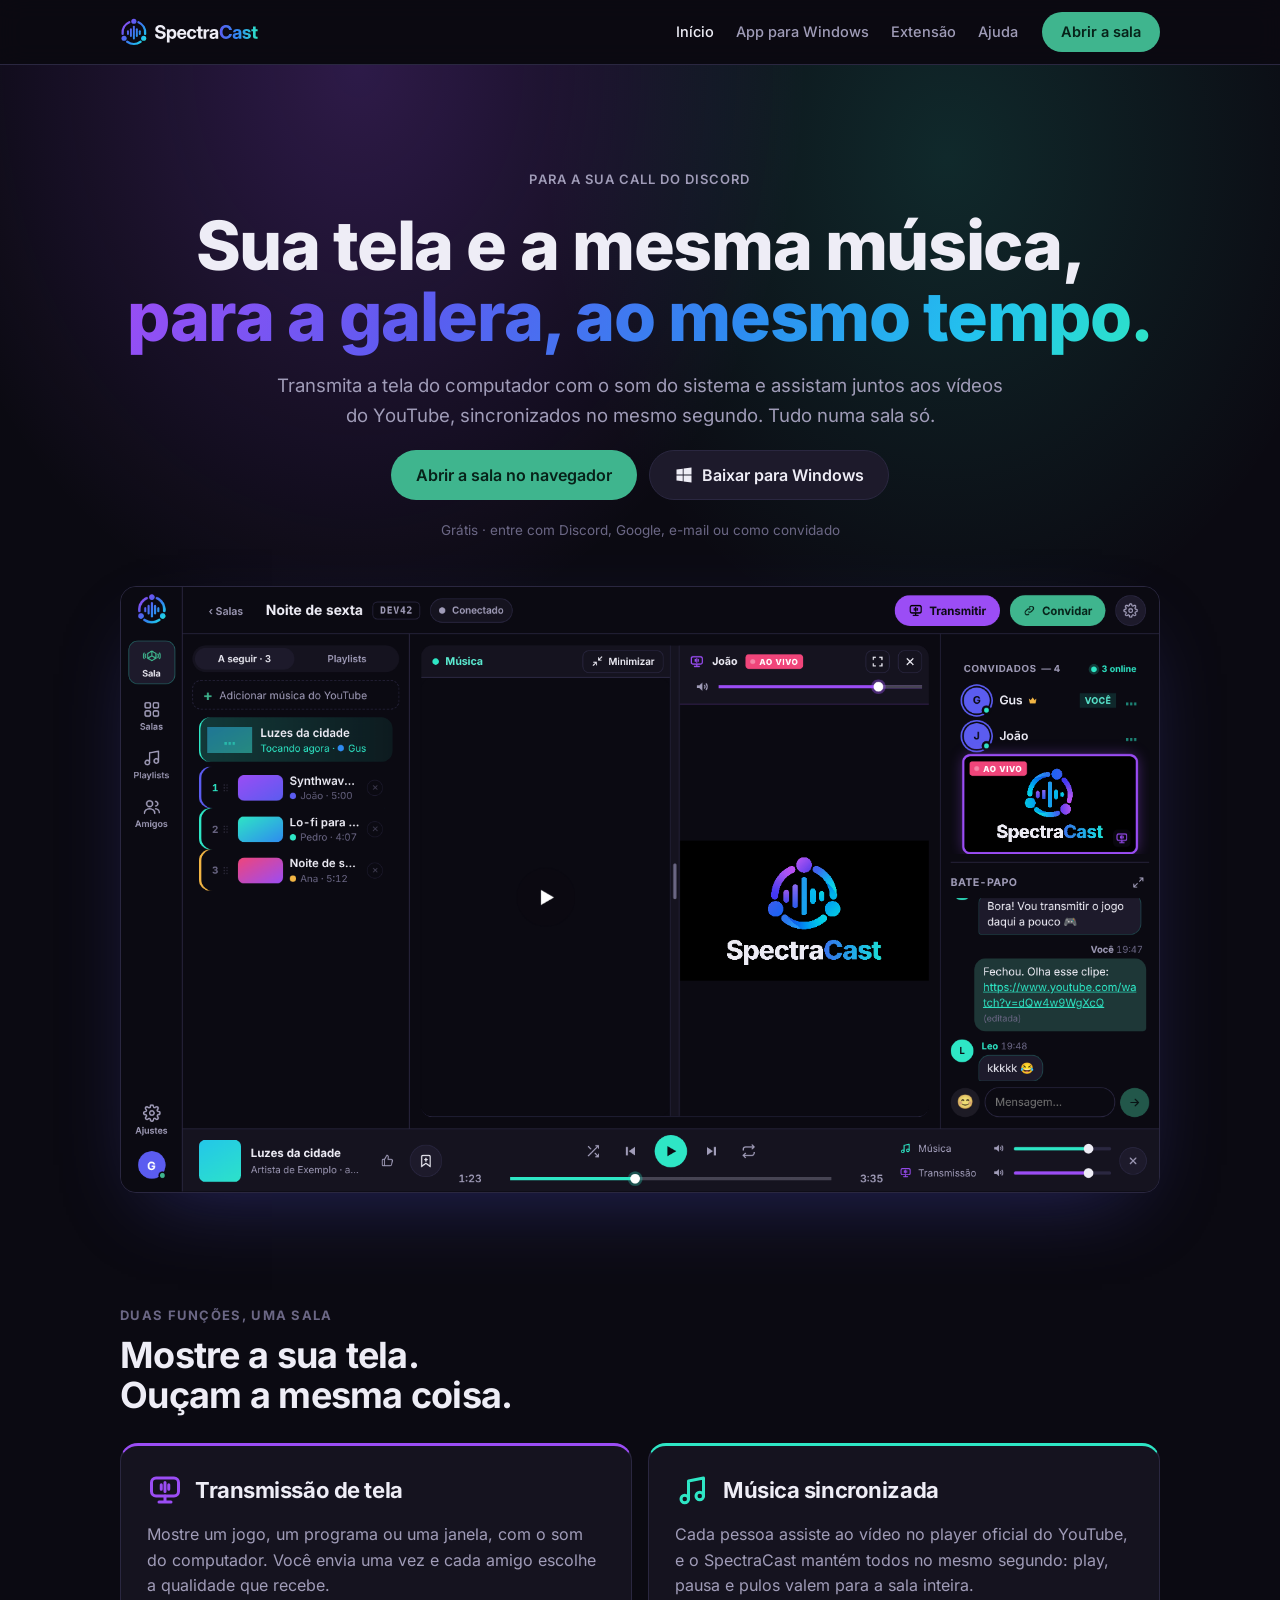
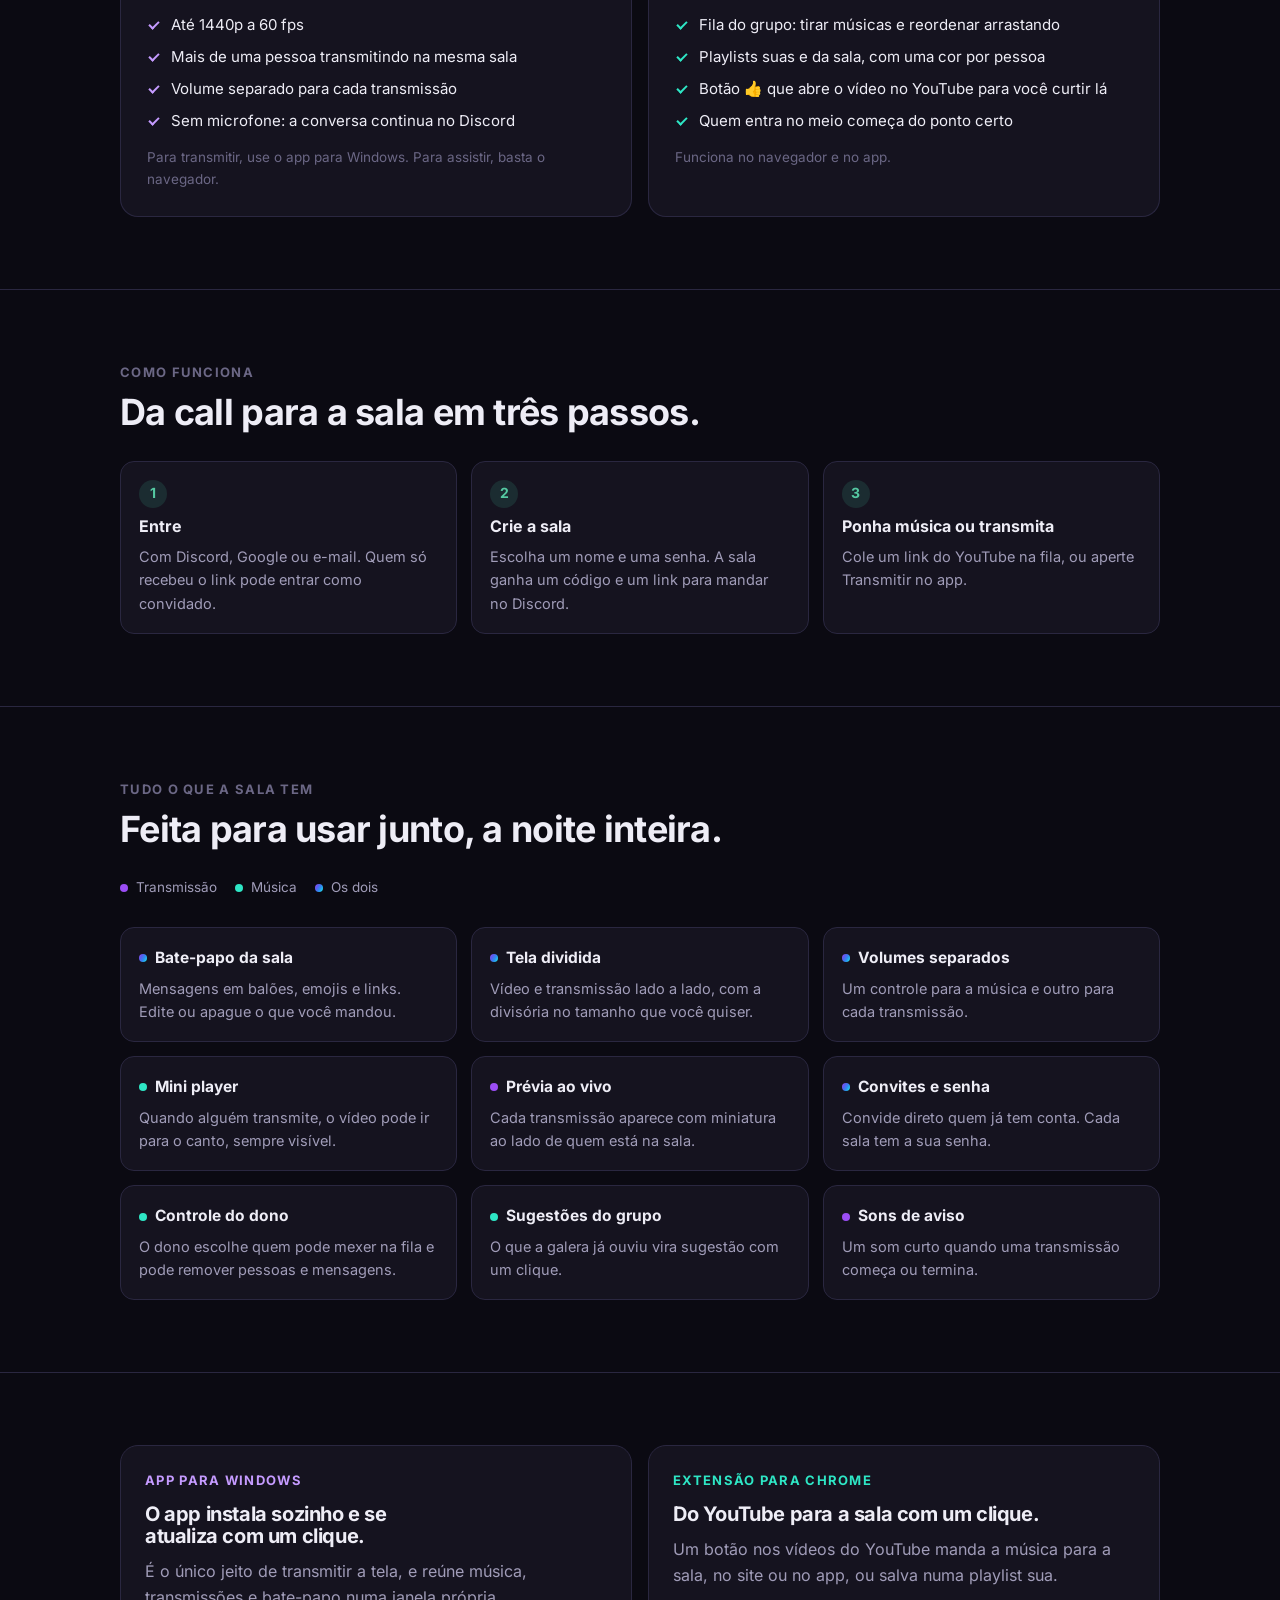
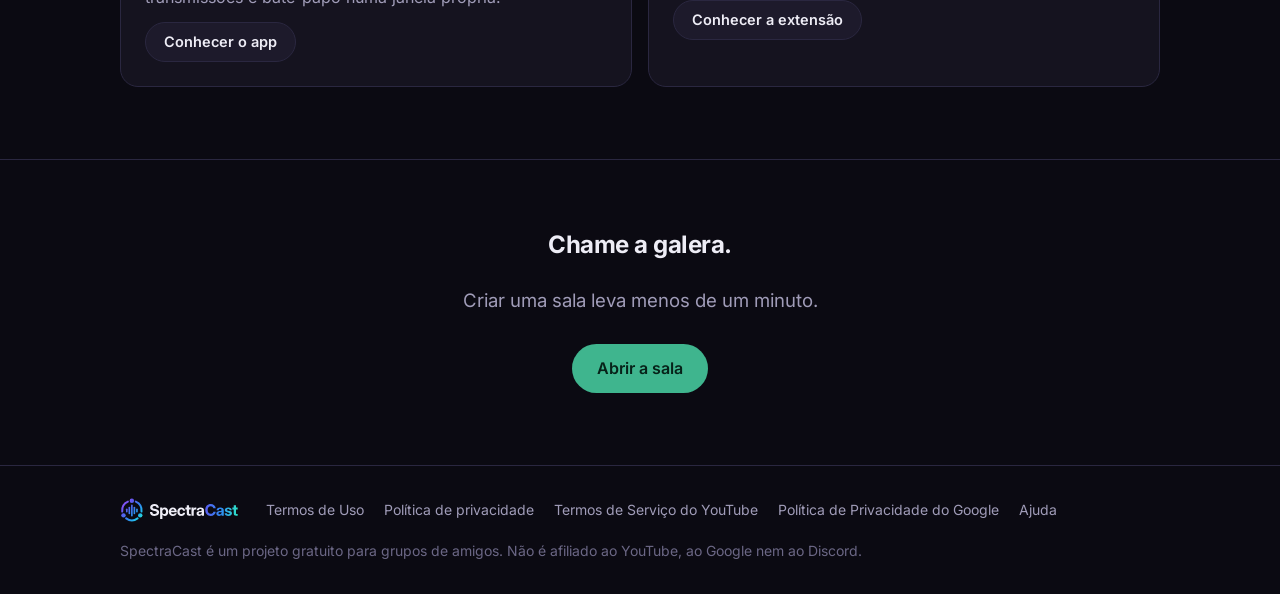
==== index.html @ bcfc00eb "Página de download" ====
<!doctype html>
<html lang="pt-BR">
  <head>
    <meta charset="UTF-8" />
    <meta name="viewport" content="width=device-width, initial-scale=1.0" />
    <meta name="theme-color" content="#0B0A12" />
    <meta name="description" content="Transmita a tela do computador com o som do sistema e assista aos vídeos do YouTube com os amigos, sincronizados no mesmo segundo." />
    <title>SpectraCast: transmissão de tela e música juntos</title>
    <link rel="icon" type="image/svg+xml" href="favicon.svg" />
    <link rel="icon" href="favicon.ico" sizes="any" />
    <link rel="apple-touch-icon" href="brand/apple-touch-icon.png" />
    <meta property="og:title" content="SpectraCast: transmissão de tela e música juntos" />
    <meta property="og:description" content="Transmita a tela do computador com o som do sistema e assista aos vídeos do YouTube com os amigos, sincronizados no mesmo segundo." />
    <meta property="og:image" content="https://www.spectracast.com.br/brand/og-image-1200x630.png" />
    <!-- Servidor de transmissão, para o aviso de limite de tráfego. Preenchido na publicação
         a partir da variável SPECTRA_SERVER do repositório. -->
    <meta name="spectra-server" content="https://api.spectracast.com.br" />
    <link rel="stylesheet" href="styles.css" />
  </head>
  <body>
    <header class="topbar">
      <div class="wrap">
        <a class="logo" href="./" aria-label="SpectraCast, início"><img src="brand/spectracast-logo-horizontal-dark-bg.svg" alt="SpectraCast" width="150" height="28" /></a>
        <nav class="nav" id="nav" aria-label="Páginas do site">
          <a href="./" aria-current="page">Início</a>
          <a href="app/">App para Windows</a>
          <a href="extensao/">Extensão</a>
          <a href="ajuda/">Ajuda</a>
        </nav>
        <a class="btn btn-primary" href="sala/" data-open-room>Abrir a sala</a>
        <button class="menu-btn" type="button" aria-label="Menu" aria-controls="nav" aria-expanded="false">
          <svg viewBox="0 0 24 24" width="20" height="20" aria-hidden="true"><path d="M4 7h16M4 12h16M4 17h16" stroke="currentColor" stroke-width="2" stroke-linecap="round"/></svg>
        </button>
      </div>
    </header>
    <div class="usage-notice" id="usage-notice" role="status" hidden></div>

    <main>
      <section class="hero">
        <div class="wrap">
          <span class="eyebrow">Para a sua call do Discord</span>
          <h1>Sua tela e a mesma música,<br /><span class="grad">para a galera, ao mesmo tempo.</span></h1>
          <p class="lead">
            Transmita a tela do computador com o som do sistema e assistam juntos aos vídeos do YouTube, sincronizados no
            mesmo segundo. Tudo numa sala só.
          </p>
          <div class="btn-row">
            <a class="btn btn-primary btn-lg" href="sala/">Abrir a sala no navegador</a>
            <a class="btn btn-secondary btn-lg" href="app/"><svg viewBox="0 0 24 24" aria-hidden="true"><path fill="currentColor" d="M3 5.5 10.5 4.4v7.1H3V5.5Zm0 13 7.5 1.1v-7.1H3v6ZM11.5 4.3 21 3v8.5h-9.5V4.3Zm0 15.4L21 21v-8.5h-9.5v7.2Z"/></svg><span>Baixar para Windows</span></a>
          </div>
          <span class="small">Grátis · entre com Discord, Google, e-mail ou como convidado</span>
          <div class="shot hero-shot">
            <img src="img/sala.png" width="1600" height="933" alt="Sala do SpectraCast no app: fila de músicas à esquerda, vídeo do YouTube e transmissão lado a lado no meio, convidados e bate-papo à direita." />
          </div>
        </div>
      </section>

      <section class="section" id="funcoes">
        <div class="wrap">
          <div class="section-head">
            <span class="kicker k-plain">Duas funções, uma sala</span>
            <h2>Mostre a sua tela. Ouçam a mesma coisa.</h2>
          </div>
          <div class="flows">
            <article class="flow stream">
              <h3><img src="brand/transmissao.svg" alt="" width="36" height="36" />Transmissão de tela</h3>
              <p>Mostre um jogo, um programa ou uma janela, com o som do computador. Você envia uma vez e cada amigo escolhe a qualidade que recebe.</p>
              <ul class="checks">
                <li>Até 1440p a 60 fps</li>
                <li>Mais de uma pessoa transmitindo na mesma sala</li>
                <li>Volume separado para cada transmissão</li>
                <li>Sem microfone: a conversa continua no Discord</li>
              </ul>
              <p class="note">Para transmitir, use o app para Windows. Para assistir, basta o navegador.</p>
            </article>
            <article class="flow music">
              <h3><img src="brand/musica.svg" alt="" width="36" height="36" />Música sincronizada</h3>
              <p>Cada pessoa assiste ao vídeo no player oficial do YouTube, e o SpectraCast mantém todos no mesmo segundo: play, pausa e pulos valem para a sala inteira.</p>
              <ul class="checks">
                <li>Fila do grupo: tirar músicas e reordenar arrastando</li>
                <li>Playlists suas e da sala, com uma cor por pessoa</li>
                <li>Botão 👍 que abre o vídeo no YouTube para você curtir lá</li>
                <li>Quem entra no meio começa do ponto certo</li>
              </ul>
              <p class="note">Funciona no navegador e no app.</p>
            </article>
          </div>
        </div>
      </section>

      <section class="section" id="como-funciona">
        <div class="wrap">
          <div class="section-head">
            <span class="kicker k-plain">Como funciona</span>
            <h2>Da call para a sala em três passos.</h2>
          </div>
          <ol class="steps">
            <li><strong>Entre</strong><span>Com Discord, Google ou e-mail. Quem só recebeu o link pode entrar como convidado.</span></li>
            <li><strong>Crie a sala</strong><span>Escolha um nome e uma senha. A sala ganha um código e um link para mandar no Discord.</span></li>
            <li><strong>Ponha música ou transmita</strong><span>Cole um link do YouTube na fila, ou aperte Transmitir no app.</span></li>
          </ol>
        </div>
      </section>

      <section class="section" id="recursos">
        <div class="wrap">
          <div class="section-head">
            <span class="kicker k-plain">Tudo o que a sala tem</span>
            <h2>Feita para usar junto, a noite inteira.</h2>
          </div>
          <div class="legend"><span><i class="dot-stream"></i>Transmissão</span><span><i class="dot-music"></i>Música</span><span><i class="dot-both"></i>Os dois</span></div>
          <div class="features">
            <div class="feature"><b><i class="dot-both"></i>Bate-papo da sala</b><span>Mensagens em balões, emojis e links. Edite ou apague o que você mandou.</span></div>
            <div class="feature"><b><i class="dot-both"></i>Tela dividida</b><span>Vídeo e transmissão lado a lado, com a divisória no tamanho que você quiser.</span></div>
            <div class="feature"><b><i class="dot-both"></i>Volumes separados</b><span>Um controle para a música e outro para cada transmissão.</span></div>
            <div class="feature"><b><i class="dot-music"></i>Mini player</b><span>Quando alguém transmite, o vídeo pode ir para o canto, sempre visível.</span></div>
            <div class="feature"><b><i class="dot-stream"></i>Prévia ao vivo</b><span>Cada transmissão aparece com miniatura ao lado de quem está na sala.</span></div>
            <div class="feature"><b><i class="dot-both"></i>Convites e senha</b><span>Convide direto quem já tem conta. Cada sala tem a sua senha.</span></div>
            <div class="feature"><b><i class="dot-music"></i>Controle do dono</b><span>O dono escolhe quem pode mexer na fila e pode remover pessoas e mensagens.</span></div>
            <div class="feature"><b><i class="dot-music"></i>Sugestões do grupo</b><span>O que a galera já ouviu vira sugestão com um clique.</span></div>
            <div class="feature"><b><i class="dot-stream"></i>Sons de aviso</b><span>Um som curto quando uma transmissão começa ou termina.</span></div>
          </div>
        </div>
      </section>

      <section class="section" id="baixar">
        <div class="wrap">
          <div class="cards-2">
            <article class="card">
              <span class="kicker k-stream">App para Windows</span>
              <h3>O app instala sozinho e se atualiza com um clique.</h3>
              <p>É o único jeito de transmitir a tela, e reúne música, transmissões e bate-papo numa janela própria.</p>
              <a class="btn btn-secondary" href="app/">Conhecer o app</a>
            </article>
            <article class="card">
              <span class="kicker k-music">Extensão para Chrome</span>
              <h3>Do YouTube para a sala com um clique.</h3>
              <p>Um botão nos vídeos do YouTube manda a música para a sala, no site ou no app, ou salva numa playlist sua.</p>
              <a class="btn btn-secondary" href="extensao/">Conhecer a extensão</a>
            </article>
          </div>
        </div>
      </section>

      <section class="section final">
        <div class="wrap">
          <h2>Chame a galera.</h2>
          <p class="lead">Criar uma sala leva menos de um minuto.</p>
          <a class="btn btn-primary btn-lg" href="sala/">Abrir a sala</a>
        </div>
      </section>
    </main>

    <footer class="footer">
      <div class="wrap">
        <div class="footer-top">
          <a class="logo" href="./"><img src="brand/spectracast-logo-horizontal-dark-bg.svg" alt="SpectraCast" width="128" height="24" /></a>
          <nav aria-label="Links do rodapé">
            <a href="termos.html">Termos de Uso</a>
            <a href="privacidade.html">Política de privacidade</a>
            <a href="https://www.youtube.com/t/terms" rel="noopener">Termos de Serviço do YouTube</a>
            <a href="https://policies.google.com/privacy" rel="noopener">Política de Privacidade do Google</a>
            <a href="ajuda/">Ajuda</a>
          </nav>
        </div>
        <span>SpectraCast é um projeto gratuito para grupos de amigos. Não é afiliado ao YouTube, ao Google nem ao Discord.</span>
      </div>
    </footer>
    <script src="site.js"></script>
  </body>
</html>
---- styles.css ----
/* SpectraCast — site público (Início, App, Extensão, Ajuda, Privacidade, Termos).
   Tokens da marca v2: violeta = transmissão, menta = música, verde = ações. */

@font-face {
  font-family: 'Inter';
  font-style: normal;
  font-display: swap;
  font-weight: 100 900;
  src: url(fonts/inter-latin-ext-wght-normal.woff2) format('woff2-variations');
  unicode-range: U+0100-02BA, U+02BD-02C5, U+02C7-02CC, U+02CE-02D7, U+02DD-02FF, U+0304, U+0308, U+0329, U+1D00-1DBF,
    U+1E00-1E9F, U+1EF2-1EFF, U+2020, U+20A0-20AB, U+20AD-20C0, U+2113, U+2C60-2C7F, U+A720-A7FF;
}
@font-face {
  font-family: 'Inter';
  font-style: normal;
  font-display: swap;
  font-weight: 100 900;
  src: url(fonts/inter-latin-wght-normal.woff2) format('woff2-variations');
  unicode-range: U+0000-00FF, U+0131, U+0152-0153, U+02BB-02BC, U+02C6, U+02DA, U+02DC, U+0304, U+0308, U+0329,
    U+2000-206F, U+20AC, U+2122, U+2191, U+2193, U+2212, U+2215, U+FEFF, U+FFFD;
}

:root {
  --sc-night: #0b0a12;
  --sc-surface: #15131f;
  --sc-surface-2: #1d1a2b;
  --sc-line: #2a2740;
  --sc-text: #eeedf6;
  --sc-text-muted: #a09cb8;
  --sc-text-faint: #6b6785;
  --sc-violet: #9b4df5;
  --sc-violet-text: #c59bff;
  --sc-indigo: #5b5cf0;
  --sc-cyan: #22c3ee;
  --sc-mint: #2ee6c5;
  --sc-green: #3fb58e;
  --sc-green-hi: #55c9a2;
  --sc-green-ink: #072219;
  --sc-live: #f0457a;
  --sc-warn: #f2b544;
  --sc-gradient: linear-gradient(120deg, #9b4df5 0%, #5b5cf0 30%, #2e8bf0 60%, #22c3ee 82%, #2ee6c5 100%);
  --sc-font: 'Inter', system-ui, -apple-system, 'Segoe UI', Roboto, sans-serif;
  --pad: clamp(16px, 4vw, 40px);
  --max: 1120px;
  color-scheme: dark;
}

*,
*::before,
*::after {
  box-sizing: border-box;
}
html {
  scroll-behavior: smooth;
  background: var(--sc-night);
}
body {
  margin: 0;
  min-height: 100vh;
  display: flex;
  flex-direction: column;
  background: var(--sc-night);
  color: var(--sc-text);
  font: 16px/1.6 var(--sc-font);
  -webkit-font-smoothing: antialiased;
  overflow-x: hidden;
}
main {
  flex: 1;
}
h1,
h2,
h3,
h4,
p {
  margin: 0;
}
h1,
h2,
h3 {
  text-wrap: balance;
  letter-spacing: -0.02em;
  line-height: 1.1;
}
img {
  max-width: 100%;
}
a {
  color: var(--sc-green-hi);
}
:focus-visible {
  outline: 2px solid var(--sc-green-hi);
  outline-offset: 2px;
}
code {
  font: 0.9em ui-monospace, Consolas, monospace;
  background: var(--sc-surface-2);
  border: 1px solid var(--sc-line);
  border-radius: 6px;
  padding: 1px 6px;
}
@media (prefers-reduced-motion: reduce) {
  html {
    scroll-behavior: auto;
  }
}

.grad {
  background: var(--sc-gradient);
  -webkit-background-clip: text;
  background-clip: text;
  color: transparent;
}
.wrap {
  width: 100%;
  max-width: var(--max);
  margin: 0 auto;
  padding-inline: var(--pad);
}

/* ---- topo ---------------------------------------------------------------------- */

.topbar {
  position: sticky;
  top: 0;
  z-index: 20;
  background: rgba(11, 10, 18, 0.82);
  backdrop-filter: blur(12px);
  border-bottom: 1px solid var(--sc-line);
}
.topbar .wrap {
  height: 64px;
  display: flex;
  align-items: center;
  gap: 24px;
}
.logo {
  display: flex;
  align-items: center;
  margin-right: auto;
}
.logo img {
  height: 28px;
  width: auto;
  display: block;
}
.nav {
  display: flex;
  gap: 22px;
}
.nav a {
  color: var(--sc-text-muted);
  text-decoration: none;
  font-size: 14.5px;
  font-weight: 500;
}
.nav a:hover,
.nav a[aria-current='page'] {
  color: var(--sc-text);
}
.menu-btn {
  display: none;
  background: none;
  border: 1px solid var(--sc-line);
  color: var(--sc-text);
  border-radius: 10px;
  width: 40px;
  height: 40px;
  cursor: pointer;
}
@media (max-width: 760px) {
  .menu-btn {
    display: grid;
    place-items: center;
  }
  .nav {
    display: none;
    position: absolute;
    top: 64px;
    left: 0;
    right: 0;
    flex-direction: column;
    gap: 0;
    background: var(--sc-night);
    border-bottom: 1px solid var(--sc-line);
    padding: 8px var(--pad) 16px;
  }
  .nav.open {
    display: flex;
  }
  .nav a {
    padding: 10px 0;
    font-size: 16px;
  }
  .topbar .btn {
    padding: 8px 14px;
  }
}

/* ---- botões -------------------------------------------------------------------- */

.btn {
  display: inline-flex;
  align-items: center;
  justify-content: center;
  gap: 8px;
  border-radius: 999px;
  padding: 10px 18px;
  font: 600 14.5px/1.2 var(--sc-font);
  text-decoration: none;
  border: 1px solid transparent;
  cursor: pointer;
  white-space: nowrap;
  transition: background 0.15s, border-color 0.15s;
}
.btn-primary {
  background: var(--sc-green);
  color: var(--sc-green-ink);
}
.btn-primary:hover {
  background: var(--sc-green-hi);
}
.btn-secondary {
  background: var(--sc-surface-2);
  border-color: var(--sc-line);
  color: var(--sc-text);
}
.btn-secondary:hover {
  border-color: var(--sc-text-faint);
}
.btn-lg {
  padding: 14px 24px;
  font-size: 16px;
}
.btn img,
.btn svg {
  width: 20px;
  height: 20px;
  flex: none;
}
.btn-row {
  display: flex;
  gap: 12px;
  flex-wrap: wrap;
}

/* ---- aviso de tráfego ----------------------------------------------------------- */

.usage-notice {
  background: rgba(242, 181, 68, 0.12);
  border-bottom: 1px solid rgba(242, 181, 68, 0.35);
  color: var(--sc-warn);
  font-size: 14px;
  text-align: center;
  padding: 10px var(--pad);
}
.usage-notice.blocked {
  background: rgba(240, 69, 122, 0.12);
  border-color: rgba(240, 69, 122, 0.4);
  color: #ff8fb0;
}

/* ---- topo das páginas ------------------------------------------------------------ */

.hero {
  position: relative;
  padding-block: clamp(56px, 9vw, 104px) 40px;
  text-align: center;
  isolation: isolate;
}
.hero::before {
  content: '';
  position: absolute;
  inset: 0;
  z-index: -1;
  background: radial-gradient(50% 70% at 28% 0%, rgba(155, 77, 245, 0.24), transparent 70%),
    radial-gradient(45% 60% at 74% 8%, rgba(46, 230, 197, 0.14), transparent 70%);
}
.hero .wrap {
  display: grid;
  justify-items: center;
  gap: 20px;
}
.eyebrow {
  font-size: 13px;
  font-weight: 600;
  letter-spacing: 0.08em;
  text-transform: uppercase;
  color: var(--sc-text-muted);
}
.hero h1 {
  font-size: clamp(36px, 6.4vw, 68px);
  font-weight: 800;
  line-height: 1.04;
}
.lead {
  color: var(--sc-text-muted);
  font-size: clamp(16px, 1.6vw, 18.5px);
  max-width: 62ch;
}
.small {
  font-size: 13.5px;
  color: var(--sc-text-faint);
}
.hero .btn-row {
  justify-content: center;
}
.page-head {
  padding-block: clamp(48px, 7vw, 80px) 8px;
}
.page-head .wrap {
  display: grid;
  gap: 16px;
  justify-items: start;
}
.page-head h1 {
  font-size: clamp(32px, 5vw, 52px);
  font-weight: 800;
}
.kicker {
  font-size: 13px;
  font-weight: 700;
  letter-spacing: 0.1em;
  text-transform: uppercase;
}
.k-stream {
  color: var(--sc-violet-text);
}
.k-music {
  color: var(--sc-mint);
}
.k-plain {
  color: var(--sc-text-faint);
}

/* ---- seções -------------------------------------------------------------------- */

.section {
  padding-block: clamp(40px, 6vw, 72px);
}
.section + .section {
  border-top: 1px solid var(--sc-line);
}
.section > .wrap {
  display: grid;
  gap: 28px;
}
.section-head {
  display: grid;
  gap: 10px;
  max-width: 68ch;
}
.section-head h2 {
  font-size: clamp(26px, 3.4vw, 36px);
}

.shot {
  border-radius: 16px;
  border: 1px solid var(--sc-line);
  overflow: hidden;
  background: var(--sc-surface);
  box-shadow: 0 30px 80px -30px rgba(91, 92, 240, 0.35);
}
.shot img {
  display: block;
  width: 100%;
  height: auto;
}
.hero-shot {
  margin-top: 24px;
  text-align: left;
}

.flows {
  display: grid;
  grid-template-columns: repeat(auto-fit, minmax(min(100%, 320px), 1fr));
  gap: 16px;
}
.flow {
  background: var(--sc-surface);
  border: 1px solid var(--sc-line);
  border-radius: 18px;
  padding: 26px;
  display: grid;
  gap: 14px;
  align-content: start;
}
.flow.stream {
  border-top: 3px solid var(--sc-violet);
}
.flow.music {
  border-top: 3px solid var(--sc-mint);
}
.flow h3 {
  font-size: 22px;
  display: flex;
  align-items: center;
  gap: 12px;
}
.flow h3 img {
  width: 36px;
  height: 36px;
}
.flow p {
  color: var(--sc-text-muted);
}
.checks {
  list-style: none;
  margin: 0;
  padding: 0;
  display: grid;
  gap: 8px;
  font-size: 15px;
}
.checks li {
  position: relative;
  padding-left: 24px;
}
.checks li::before {
  content: '';
  position: absolute;
  left: 2px;
  top: 0.55em;
  width: 10px;
  height: 6px;
  border-left: 2px solid currentColor;
  border-bottom: 2px solid currentColor;
  transform: rotate(-45deg);
}
.stream .checks li::before {
  color: var(--sc-violet-text);
}
.music .checks li::before,
.checks.music li::before {
  color: var(--sc-mint);
}
.flow .note {
  font-size: 13.5px;
  color: var(--sc-text-faint);
}

.steps {
  list-style: none;
  margin: 0;
  padding: 0;
  display: grid;
  grid-template-columns: repeat(auto-fit, minmax(min(100%, 180px), 1fr));
  gap: 14px;
  counter-reset: step;
}
.steps li {
  background: var(--sc-surface);
  border: 1px solid var(--sc-line);
  border-radius: 14px;
  padding: 18px;
  display: grid;
  gap: 6px;
  align-content: start;
}
.steps li::before {
  counter-increment: step;
  content: counter(step);
  width: 28px;
  height: 28px;
  border-radius: 50%;
  display: grid;
  place-items: center;
  background: rgba(63, 181, 142, 0.16);
  color: var(--sc-green-hi);
  font-weight: 700;
  font-size: 14px;
}
.steps strong {
  font-size: 16px;
}
.steps span {
  color: var(--sc-text-muted);
  font-size: 14.5px;
}

.features {
  display: grid;
  grid-template-columns: repeat(auto-fit, minmax(min(100%, 250px), 1fr));
  gap: 14px;
}
.feature {
  background: var(--sc-surface);
  border: 1px solid var(--sc-line);
  border-radius: 14px;
  padding: 18px;
  display: grid;
  gap: 6px;
  align-content: start;
}
.feature b {
  font-size: 15.5px;
  display: flex;
  align-items: center;
  gap: 8px;
}
.feature b i {
  width: 8px;
  height: 8px;
  border-radius: 50%;
  flex: none;
}
.dot-stream {
  background: var(--sc-violet);
}
.dot-music {
  background: var(--sc-mint);
}
.dot-both {
  background: var(--sc-gradient);
}
.feature span {
  color: var(--sc-text-muted);
  font-size: 14.5px;
}
.legend {
  display: flex;
  gap: 18px;
  flex-wrap: wrap;
  font-size: 13.5px;
  color: var(--sc-text-muted);
}
.legend span {
  display: inline-flex;
  align-items: center;
  gap: 8px;
}
.legend i {
  width: 8px;
  height: 8px;
  border-radius: 50%;
}

.cards-2 {
  display: grid;
  grid-template-columns: repeat(auto-fit, minmax(min(100%, 320px), 1fr));
  gap: 16px;
}
.card {
  background: var(--sc-surface);
  border: 1px solid var(--sc-line);
  border-radius: 18px;
  padding: 24px;
  display: grid;
  gap: 12px;
  align-content: start;
  justify-items: start;
}
.card h3 {
  font-size: 20px;
}
.card p {
  color: var(--sc-text-muted);
}

.split {
  display: grid;
  grid-template-columns: minmax(0, 1fr) minmax(0, 1.15fr);
  gap: clamp(24px, 4vw, 56px);
  align-items: center;
}
@media (max-width: 860px) {
  .split {
    grid-template-columns: 1fr;
  }
}
.split .text {
  display: grid;
  gap: 16px;
  justify-items: start;
}

.callout {
  background: var(--sc-surface);
  border: 1px solid var(--sc-line);
  border-left: 3px solid var(--sc-warn);
  border-radius: 12px;
  padding: 16px 18px;
  color: var(--sc-text-muted);
  font-size: 14.5px;
}
.callout b {
  color: var(--sc-text);
}

.final {
  text-align: center;
}
.final .wrap {
  justify-items: center;
}

/* ---- ajuda --------------------------------------------------------------------- */

.faq {
  display: grid;
  gap: 10px;
  max-width: 820px;
}
.faq details {
  background: var(--sc-surface);
  border: 1px solid var(--sc-line);
  border-radius: 12px;
  padding: 0 18px;
}
.faq summary {
  cursor: pointer;
  list-style: none;
  padding: 16px 0;
  font-weight: 600;
  display: flex;
  justify-content: space-between;
  gap: 16px;
}
.faq summary::-webkit-details-marker {
  display: none;
}
.faq summary::after {
  content: '+';
  color: var(--sc-text-faint);
  font-size: 20px;
  line-height: 1;
}
.faq details[open] summary::after {
  content: '−';
}
.faq details > div {
  padding-bottom: 16px;
  color: var(--sc-text-muted);
  display: grid;
  gap: 8px;
}
.faq-group {
  display: grid;
  gap: 12px;
}
.faq-group h2 {
  font-size: 20px;
}

/* ---- textos legais ------------------------------------------------------------- */

.legal {
  max-width: 780px;
  display: grid;
  gap: 14px;
}
.legal h2 {
  font-size: 22px;
  margin-top: 18px;
}
.legal h3 {
  font-size: 17px;
  margin-top: 6px;
}
.legal p,
.legal li {
  color: var(--sc-text-muted);
}
.legal b {
  color: var(--sc-text);
}
.legal ul {
  margin: 0;
  padding-left: 20px;
  display: grid;
  gap: 8px;
}
.legal table {
  border-collapse: collapse;
  width: 100%;
  font-size: 14.5px;
}
.legal th,
.legal td {
  text-align: left;
  vertical-align: top;
  border-bottom: 1px solid var(--sc-line);
  padding: 10px 12px 10px 0;
  color: var(--sc-text-muted);
}
.legal th {
  color: var(--sc-text);
  font-weight: 600;
}
.table-scroll {
  overflow-x: auto;
}

/* ---- rodapé -------------------------------------------------------------------- */

.footer {
  border-top: 1px solid var(--sc-line);
  padding-block: 32px;
  font-size: 14px;
  color: var(--sc-text-faint);
}
.footer .wrap {
  display: grid;
  gap: 18px;
}
.footer-top {
  display: flex;
  gap: 16px 28px;
  flex-wrap: wrap;
  align-items: center;
}
.footer-top .logo {
  margin-right: 0;
}
.footer-top .logo img {
  height: 24px;
}
.footer nav {
  display: flex;
  gap: 8px 20px;
  flex-wrap: wrap;
}
.footer a {
  color: var(--sc-text-muted);
  text-decoration: none;
}
.footer a:hover {
  color: var(--sc-text);
}
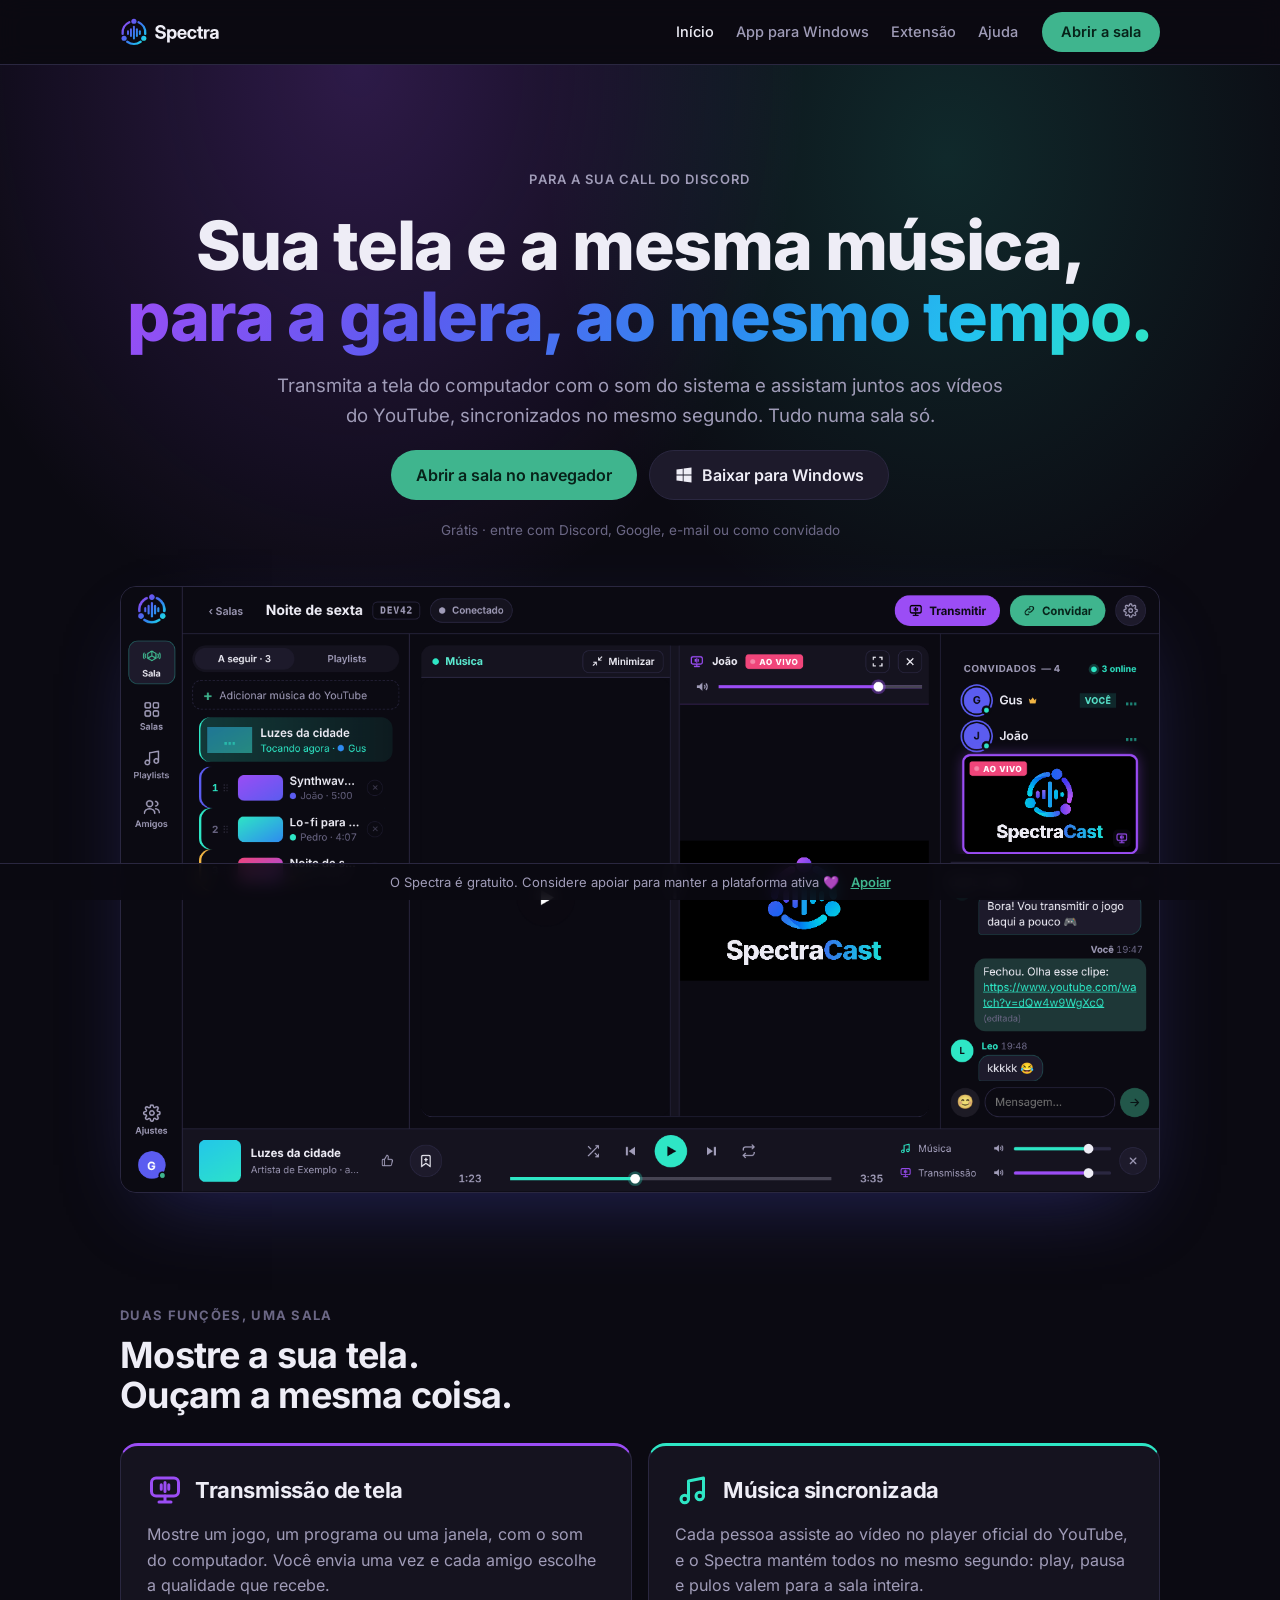
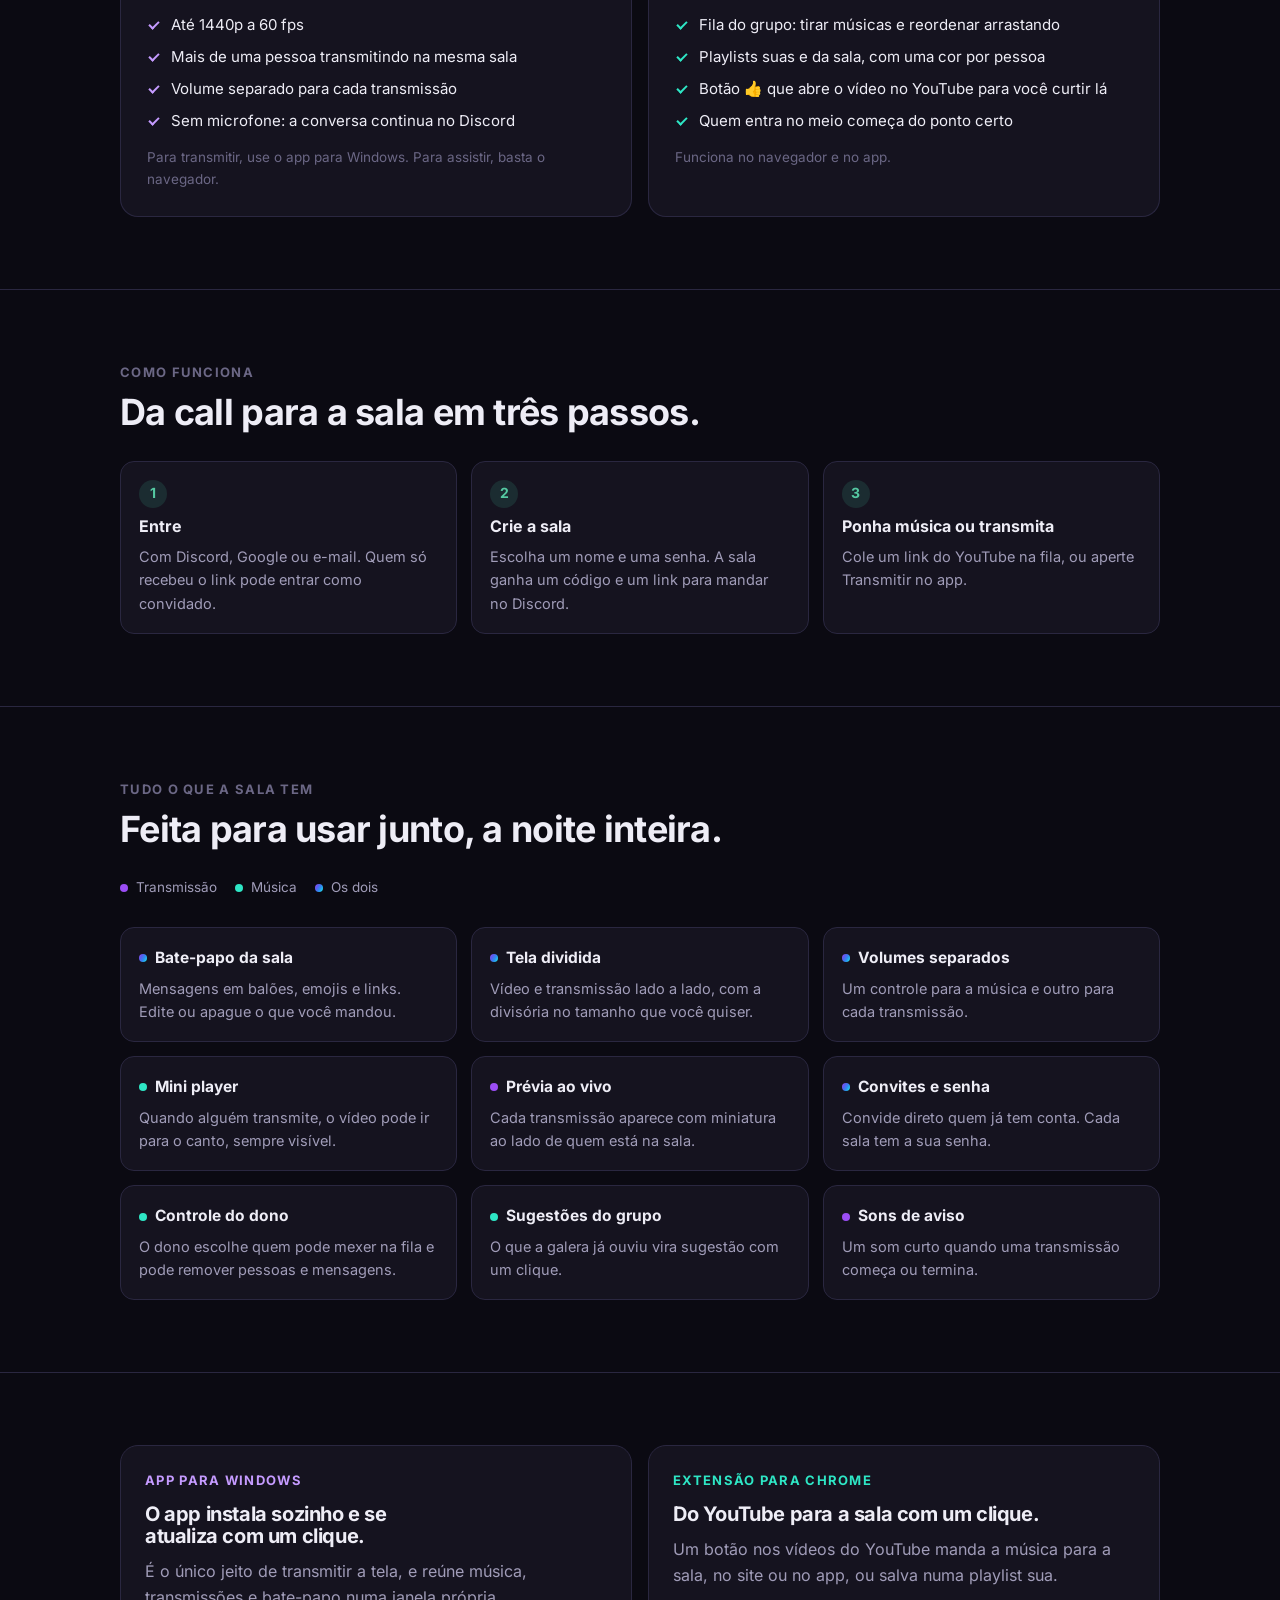
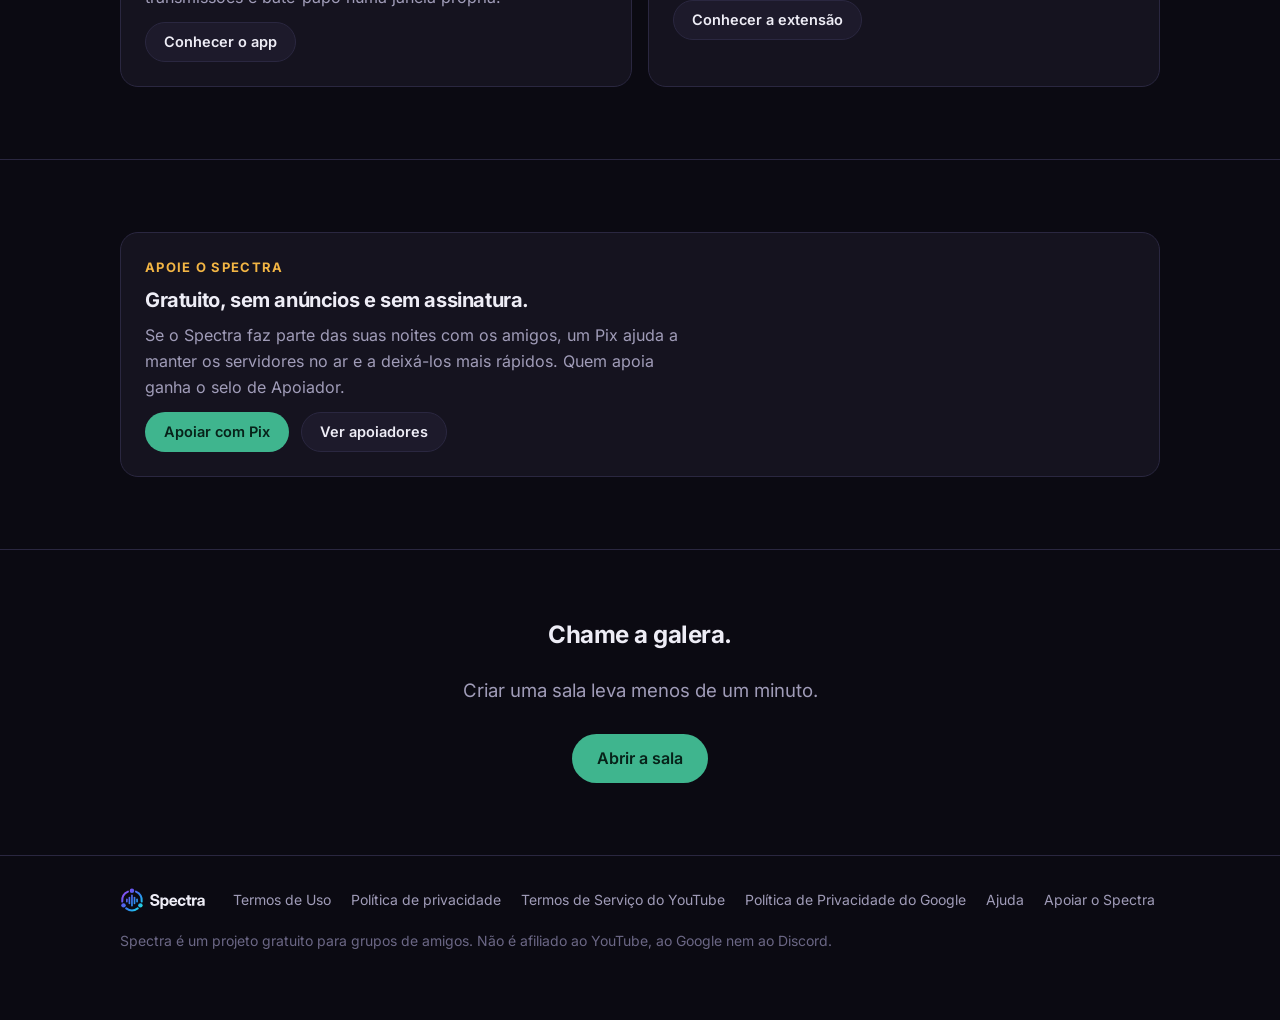
==== commit 6722c4b2: "Página de download" ====
--- a/index.html
+++ b/index.html
@@ -5,22 +5,24 @@
     <meta name="viewport" content="width=device-width, initial-scale=1.0" />
     <meta name="theme-color" content="#0B0A12" />
     <meta name="description" content="Transmita a tela do computador com o som do sistema e assista aos vídeos do YouTube com os amigos, sincronizados no mesmo segundo." />
-    <title>SpectraCast: transmissão de tela e música juntos</title>
+    <title>Spectra: transmissão de tela e música juntos</title>
     <link rel="icon" type="image/svg+xml" href="favicon.svg" />
     <link rel="icon" href="favicon.ico" sizes="any" />
     <link rel="apple-touch-icon" href="brand/apple-touch-icon.png" />
-    <meta property="og:title" content="SpectraCast: transmissão de tela e música juntos" />
+    <meta property="og:title" content="Spectra: transmissão de tela e música juntos" />
     <meta property="og:description" content="Transmita a tela do computador com o som do sistema e assista aos vídeos do YouTube com os amigos, sincronizados no mesmo segundo." />
     <meta property="og:image" content="https://www.spectracast.com.br/brand/og-image-1200x630.png" />
     <!-- Servidor de transmissão, para o aviso de limite de tráfego. Preenchido na publicação
          a partir da variável SPECTRA_SERVER do repositório. -->
     <meta name="spectra-server" content="https://api.spectracast.com.br" />
+    <!-- Backend de contas (medidor de apoio). Preenchido na publicação a partir da variável AUTH_URL. -->
+    <meta name="spectra-auth" content="https://echoroom-auth.gustavo-toigo.workers.dev/" />
     <link rel="stylesheet" href="styles.css" />
   </head>
   <body>
     <header class="topbar">
       <div class="wrap">
-        <a class="logo" href="./" aria-label="SpectraCast, início"><img src="brand/spectracast-logo-horizontal-dark-bg.svg" alt="SpectraCast" width="150" height="28" /></a>
+        <a class="logo" href="./" aria-label="Spectra, início"><img src="brand/spectracast-logo-horizontal-dark-bg.svg" alt="Spectra" width="99" height="28" /></a>
         <nav class="nav" id="nav" aria-label="Páginas do site">
           <a href="./" aria-current="page">Início</a>
           <a href="app/">App para Windows</a>
@@ -34,6 +36,17 @@
       </div>
     </header>
     <div class="usage-notice" id="usage-notice" role="status" hidden></div>
+    <div class="invite-expired" id="invite-expired" role="status" hidden>
+      <div class="wrap">
+        <div>
+          <strong>Esse link de convite venceu.</strong>
+          <span>Os links das salas valem 24 horas. Peça um novo para quem te convidou e, enquanto isso, crie a sua conta grátis com Discord, Google ou e-mail.</span>
+        </div>
+        <div class="btn-row">
+          <a class="btn btn-primary" href="sala/">Criar conta ou entrar</a>
+        </div>
+      </div>
+    </div>
 
     <main>
       <section class="hero">
@@ -50,7 +63,7 @@
           </div>
           <span class="small">Grátis · entre com Discord, Google, e-mail ou como convidado</span>
           <div class="shot hero-shot">
-            <img src="img/sala.png" width="1600" height="933" alt="Sala do SpectraCast no app: fila de músicas à esquerda, vídeo do YouTube e transmissão lado a lado no meio, convidados e bate-papo à direita." />
+            <img src="img/sala.png" width="1600" height="933" alt="Sala do Spectra no app: fila de músicas à esquerda, vídeo do YouTube e transmissão lado a lado no meio, convidados e bate-papo à direita." />
           </div>
         </div>
       </section>
@@ -75,7 +88,7 @@
             </article>
             <article class="flow music">
               <h3><img src="brand/musica.svg" alt="" width="36" height="36" />Música sincronizada</h3>
-              <p>Cada pessoa assiste ao vídeo no player oficial do YouTube, e o SpectraCast mantém todos no mesmo segundo: play, pausa e pulos valem para a sala inteira.</p>
+              <p>Cada pessoa assiste ao vídeo no player oficial do YouTube, e o Spectra mantém todos no mesmo segundo: play, pausa e pulos valem para a sala inteira.</p>
               <ul class="checks">
                 <li>Fila do grupo: tirar músicas e reordenar arrastando</li>
                 <li>Playlists suas e da sala, com uma cor por pessoa</li>
@@ -142,6 +155,30 @@
         </div>
       </section>
 
+      <section class="section" id="apoiar">
+        <div class="wrap">
+          <article class="card support-card">
+            <div>
+              <span class="kicker k-support">Apoie o Spectra</span>
+              <h3>Gratuito, sem anúncios e sem assinatura.</h3>
+              <p>Se o Spectra faz parte das suas noites com os amigos, um Pix ajuda a manter os servidores no ar e a deixá-los mais rápidos. Quem apoia ganha o selo de Apoiador.</p>
+              <div class="btn-row">
+                <a class="btn btn-primary" href="sala/apoiar">Apoiar com Pix</a>
+                <a class="btn btn-secondary" href="sala/apoiar#apoiadores">Ver apoiadores</a>
+              </div>
+            </div>
+            <div class="support-meter" id="support-meter" hidden>
+              <div class="support-meter-head">
+                <span>Custo do servidor em <span data-month></span>: <b data-goal></b></span>
+                <b class="support-meter-pct" data-pct></b>
+              </div>
+              <div class="support-meter-bar" role="progressbar" aria-valuemin="0" aria-valuemax="100" aria-label="Quanto do custo do mês já foi coberto"><i></i></div>
+              <small data-raised></small>
+            </div>
+          </article>
+        </div>
+      </section>
+
       <section class="section final">
         <div class="wrap">
           <h2>Chame a galera.</h2>
@@ -154,18 +191,23 @@
     <footer class="footer">
       <div class="wrap">
         <div class="footer-top">
-          <a class="logo" href="./"><img src="brand/spectracast-logo-horizontal-dark-bg.svg" alt="SpectraCast" width="128" height="24" /></a>
+          <a class="logo" href="./"><img src="brand/spectracast-logo-horizontal-dark-bg.svg" alt="Spectra" width="85" height="24" /></a>
           <nav aria-label="Links do rodapé">
             <a href="termos.html">Termos de Uso</a>
             <a href="privacidade.html">Política de privacidade</a>
             <a href="https://www.youtube.com/t/terms" rel="noopener">Termos de Serviço do YouTube</a>
             <a href="https://policies.google.com/privacy" rel="noopener">Política de Privacidade do Google</a>
             <a href="ajuda/">Ajuda</a>
+            <a href="sala/apoiar">Apoiar o Spectra</a>
           </nav>
         </div>
-        <span>SpectraCast é um projeto gratuito para grupos de amigos. Não é afiliado ao YouTube, ao Google nem ao Discord.</span>
+        <span>Spectra é um projeto gratuito para grupos de amigos. Não é afiliado ao YouTube, ao Google nem ao Discord.</span>
       </div>
     </footer>
+    <div class="support-strip" role="note">
+      <span>O Spectra é gratuito. Considere apoiar para manter a plataforma ativa 💜</span>
+      <a href="sala/apoiar">Apoiar</a>
+    </div>
     <script src="site.js"></script>
   </body>
 </html>
--- a/styles.css
+++ b/styles.css
@@ -727,3 +727,127 @@
 .footer a:hover {
   color: var(--sc-text);
 }
+
+/* Aviso de link de convite vencido (?convite=vencido) */
+.invite-expired {
+  background: rgba(124, 92, 255, 0.12);
+  border-bottom: 1px solid rgba(124, 92, 255, 0.35);
+  padding: 14px 0;
+  font-size: 15px;
+}
+.invite-expired .wrap {
+  display: flex;
+  align-items: center;
+  justify-content: space-between;
+  gap: 12px 24px;
+  flex-wrap: wrap;
+}
+.invite-expired strong {
+  display: block;
+  margin-bottom: 2px;
+}
+.invite-expired .btn-row {
+  margin: 0;
+}
+@media (max-width: 640px) {
+  .invite-expired .btn-row {
+    width: 100%;
+  }
+  .invite-expired .btn {
+    flex: 1;
+  }
+}
+
+/* Apoie o Spectra (Pix) e medidor do mês */
+.k-support {
+  color: #f2b544;
+}
+.support-card {
+  grid-template-columns: 1.3fr 1fr;
+  align-items: center;
+  gap: 24px 32px;
+}
+.support-card > div:first-child {
+  display: grid;
+  gap: 12px;
+}
+.support-meter {
+  display: grid;
+  gap: 10px;
+  padding: 16px 18px;
+  border-radius: 14px;
+  background: var(--sc-surface-2);
+  border: 1px solid var(--sc-line);
+}
+.support-meter[hidden] {
+  display: none;
+}
+.support-meter-head {
+  display: flex;
+  flex-wrap: wrap;
+  justify-content: space-between;
+  gap: 4px 12px;
+  font-size: 15px;
+}
+.support-meter-pct {
+  color: var(--sc-mint);
+}
+.support-meter-bar {
+  height: 10px;
+  border-radius: 99px;
+  background: var(--sc-line);
+  overflow: hidden;
+}
+.support-meter-bar i {
+  display: block;
+  width: 0;
+  height: 100%;
+  border-radius: inherit;
+  background: var(--sc-gradient);
+  transition: width 0.6s ease;
+}
+.support-meter small {
+  color: var(--sc-text-muted);
+  font-size: 13px;
+}
+@media (max-width: 760px) {
+  .support-card {
+    grid-template-columns: 1fr;
+  }
+}
+
+/* Linha fixa e discreta no pé de todas as páginas: lembrete de apoio */
+body {
+  padding-bottom: 36px;
+}
+.support-strip {
+  position: fixed;
+  left: 0;
+  right: 0;
+  bottom: 0;
+  z-index: 40;
+  display: block;
+  min-height: 36px;
+  padding: 8px 16px;
+  line-height: 20px;
+  font-size: 13px;
+  color: var(--sc-text-muted);
+  background: color-mix(in srgb, var(--sc-night) 88%, transparent);
+  backdrop-filter: blur(8px);
+  border-top: 1px solid var(--sc-line);
+  text-align: center;
+}
+.support-strip a {
+  margin-left: 8px;
+  color: var(--sc-green);
+  font-weight: 600;
+  white-space: nowrap;
+}
+@media (max-width: 560px) {
+  body {
+    padding-bottom: 56px;
+  }
+  .support-strip {
+    font-size: 12px;
+  }
+}
